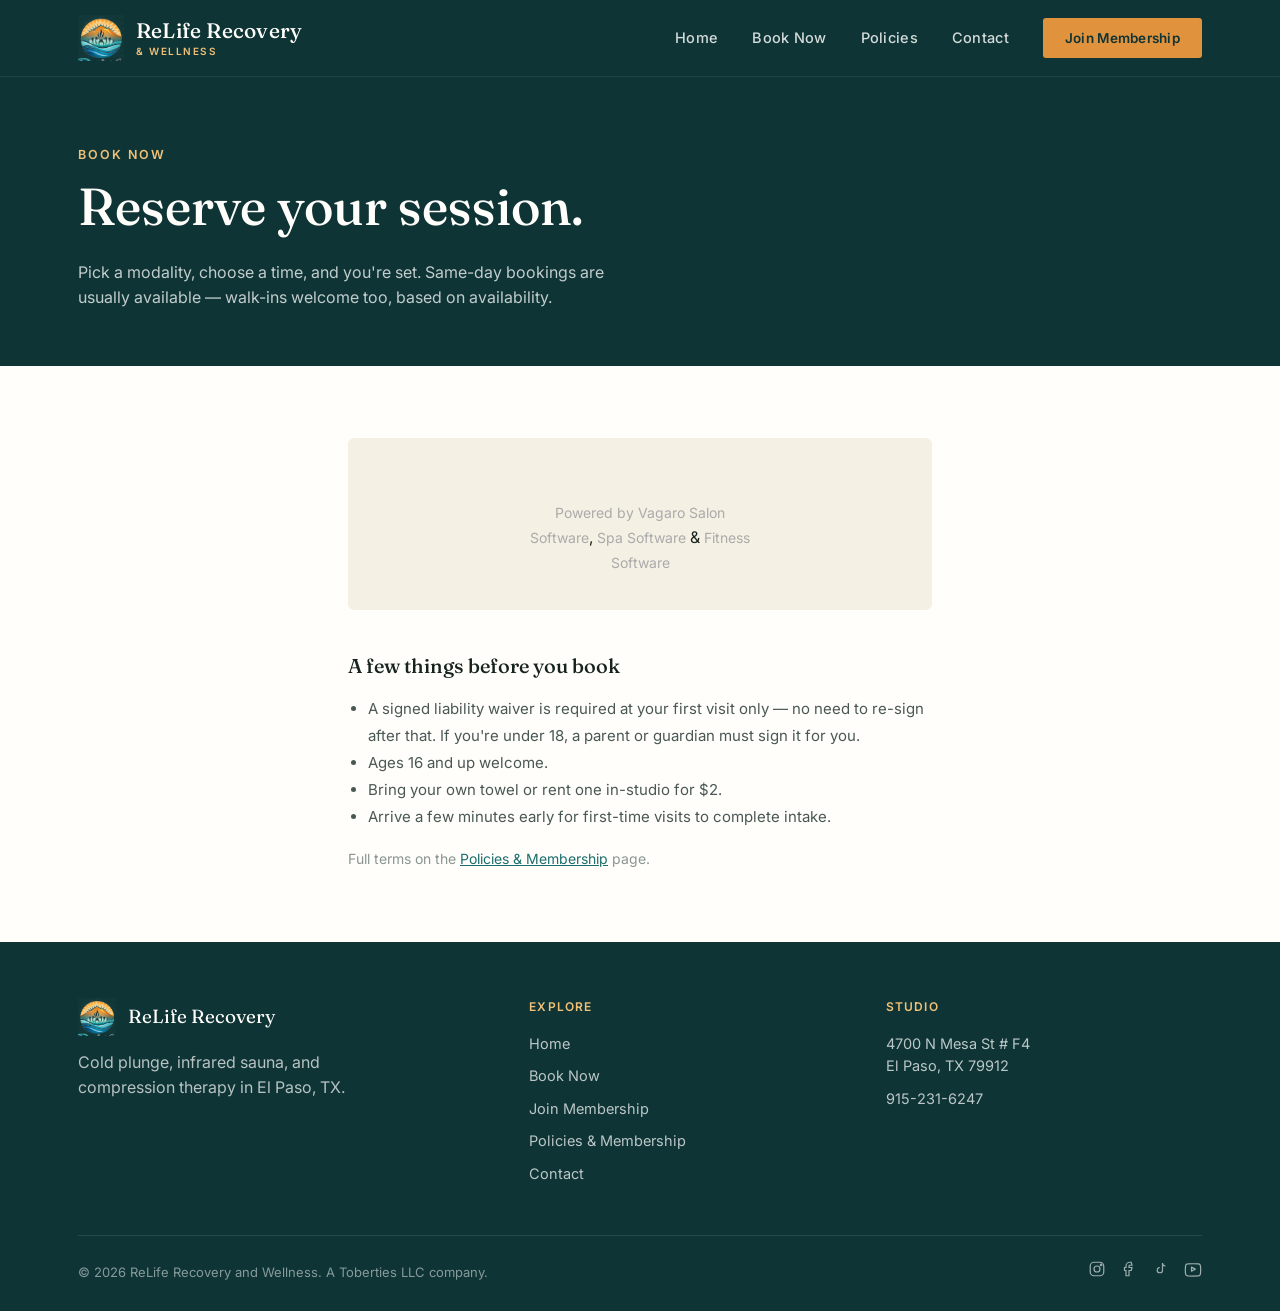
==== book-now.html @ 6a95ea29 "Add Google Analytics (GA4) tag G-4BV8FBBB9T to all pages" ====
<!DOCTYPE html>
<html lang="en">
<head>
<!-- Google tag (gtag.js) -->
<script async src="https://www.googletagmanager.com/gtag/js?id=G-4BV8FBBB9T"></script>
<script>
  window.dataLayer = window.dataLayer || [];
  function gtag(){dataLayer.push(arguments);}
  gtag('js', new Date());
  gtag('config', 'G-4BV8FBBB9T');
</script>
<meta charset="UTF-8">
<meta name="viewport" content="width=device-width, initial-scale=1.0">
<title>Book Now | ReLife Recovery &amp; Wellness</title>
<meta name="description" content="Book your cold plunge, infrared sauna, or compression therapy session online at ReLife Recovery and Wellness in El Paso, TX.">
<link rel="stylesheet" href="styles.css">
</head>
<body>

<nav class="site-nav">
  <div class="wrap">
    <a href="index.html" class="brand">
      <img src="images/logo-emblem.png" alt="ReLife Recovery and Wellness logo" class="brand-logo">
      <span class="brand-text">ReLife Recovery<span>&amp; Wellness</span></span>
    </a>
    <div class="nav-links" id="navLinks">
      <a href="index.html">Home</a>
      <a href="book-now.html">Book Now</a>
      <a href="policies.html">Policies</a>
      <a href="contact.html">Contact</a>
      <a href="index.html#membership" class="nav-cta">Join Membership</a>
    </div>
    <button class="nav-toggle" id="navToggle" aria-label="Toggle menu">
      <span></span><span></span><span></span>
    </button>
  </div>
</nav>

<header class="page-header">
  <div class="wrap">
    <span class="eyebrow">Book Now</span>
    <h1>Reserve your session.</h1>
    <p>Pick a modality, choose a time, and you're set. Same-day bookings are usually available — walk-ins welcome too, based on availability.</p>
  </div>
</header>

<section class="tight" style="background:var(--white);">
  <div class="wrap" style="max-width:640px;">
    <div style="background:var(--sand); border-radius:6px; padding:36px 30px;">
      <!-- VAGARO WIDGET (FULL) -->
      <div id='frameTitle' class='embedded-widget-title' style='font-size: 23px; color: #333;font-family:Arial, Helvetica, sans-serif; line-height:24px; padding: 18px 10px 8px; text-align: center; -webkit-box-sizing: border-box; -moz-box-sizing: border-box; box-sizing: border-box;'></div>
      <div class="vagaro" style="width:250px; padding:0; border:0; margin:0 auto; text-align:center;"><style>.vagaro a {font-size:14px; color:#AAA; text-decoration:none;}</style><a href="https://www.vagaro.com/pro/">Powered by Vagaro</a>&nbsp;<a href="https://www.vagaro.com/pro/salon-software">Salon Software</a>,&nbsp;<a href="https://www.vagaro.com/pro/spa-software">Spa Software</a>&nbsp;&amp;&nbsp;<a href="https://www.vagaro.com/pro/fitness-software">Fitness Software</a><script type="text/javascript" src="https://www.vagaro.com//resources/WidgetEmbeddedLoader/OZqqDZ8vEJCcT3qmV35y79oz34mC2PeFJ4mC30m9dSycvCu7gevEhAJDXwOapcUbfY?v=eJT4T06cY7MHue4HFN2NvcDnauRwcU69xq85YZPH1Jq#"></script></div>
      <!-- /VAGARO WIDGET -->
    </div>

    <div style="margin-top:40px;">
      <h3 style="font-family:var(--font-display); font-size:20px; font-weight:500; margin-bottom:14px;">A few things before you book</h3>
      <ul style="padding-left:20px; color:#4A5854; font-size:15px; line-height:1.8;">
        <li>A signed liability waiver is required at your first visit only — no need to re-sign after that. If you're under 18, a parent or guardian must sign it for you.</li>
        <li>Ages 16 and up welcome.</li>
        <li>Bring your own towel or rent one in-studio for $2.</li>
        <li>Arrive a few minutes early for first-time visits to complete intake.</li>
      </ul>
      <p style="margin-top:18px; font-size:14px; color:#8A968F;">Full terms on the <a href="policies.html" style="color:var(--teal); text-decoration:underline;">Policies &amp; Membership</a> page.</p>
    </div>
  </div>
</section>

<footer>
  <div class="wrap">
    <div class="footer-top">
      <div>
        <div class="footer-brand">
          <img src="images/logo-emblem.png" alt="ReLife Recovery and Wellness logo" class="footer-logo">
          <span>ReLife Recovery</span>
        </div>
        <p style="max-width:280px;">Cold plunge, infrared sauna, and compression therapy in El Paso, TX.</p>
      </div>
      <div class="footer-col">
        <h5>Explore</h5>
        <a href="index.html">Home</a>
        <a href="book-now.html">Book Now</a>
        <a href="index.html#membership">Join Membership</a>
        <a href="policies.html">Policies &amp; Membership</a>
        <a href="contact.html">Contact</a>
      </div>
      <div class="footer-col">
        <h5>Studio</h5>
        <p>4700 N Mesa St # F4<br>El Paso, TX 79912</p>
        <a href="tel:9152316247">915-231-6247</a>
      </div>
    </div>
    <div class="footer-bottom">
      <span>&copy; 2026 ReLife Recovery and Wellness. A Toberties LLC company.</span>
      <div class="social-row">
        <a href="https://www.instagram.com/reliferecovery_" aria-label="Instagram" target="_blank" rel="noopener"><svg viewBox="0 0 24 24" fill="none" stroke-width="1.6"><rect x="3" y="3" width="18" height="18" rx="5"/><circle cx="12" cy="12" r="4"/><circle cx="17.5" cy="6.5" r="1"/></svg></a>
        <a href="https://www.facebook.com/reliferecoveryofficial" aria-label="Facebook" target="_blank" rel="noopener"><svg viewBox="0 0 24 24" fill="none" stroke-width="1.6"><path d="M15 3h-2a5 5 0 0 0-5 5v2H6v4h2v7h4v-7h3l1-4h-4V8a1 1 0 0 1 1-1h3z"/></svg></a>
        <a href="https://www.tiktok.com/@reliferecovery" aria-label="TikTok" target="_blank" rel="noopener"><svg viewBox="0 0 24 24" fill="none" stroke-width="1.6"><path d="M14 4v9.5a3.5 3.5 0 1 1-3.5-3.5M14 4a4 4 0 0 0 4 4"/></svg></a>
        <a href="https://www.youtube.com/@reliferecovery" aria-label="YouTube" target="_blank" rel="noopener"><svg viewBox="0 0 24 24" fill="none" stroke-width="1.6" stroke-linecap="round" stroke-linejoin="round"><path d="M22 8.5s-.2-1.6-.8-2.3c-.8-.9-1.7-.9-2.1-1C16.6 5 12 5 12 5h0s-4.6 0-7.1.2c-.4 0-1.3.1-2.1 1C2.2 6.9 2 8.5 2 8.5S1.8 10.4 1.8 12.3v1.8c0 1.9.2 3.8.2 3.8s.2 1.6.8 2.3c.8.9 1.9.9 2.3 1C6.6 21.4 12 21.4 12 21.4s4.6 0 7.1-.2c.4 0 1.3-.1 2.1-1 .6-.7.8-2.3.8-2.3s.2-1.9.2-3.8v-1.8c0-1.9-.2-3.8-.2-3.8z"/><path d="M10 9.5l5 2.7-5 2.7z"/></svg></a>
      </div>
    </div>
  </div>
</footer>

<script>
  var navToggle = document.getElementById('navToggle');
  var navLinks = document.getElementById('navLinks');
  if (navToggle && navLinks) {
    navToggle.addEventListener('click', function () {
      navToggle.classList.toggle('active');
      navLinks.classList.toggle('open');
    });
    navLinks.querySelectorAll('a').forEach(function (link) {
      link.addEventListener('click', function () {
        navToggle.classList.remove('active');
        navLinks.classList.remove('open');
      });
    });
  }
</script>

</body>
</html>
---- styles.css ----
/* ============================================
   ReLife Recovery & Wellness — Site Styles
   ============================================ */

@import url('https://fonts.googleapis.com/css2?family=Fraunces:ital,opsz,wght@0,9..144,300;0,9..144,400;0,9..144,500;0,9..144,600;0,9..144,700;1,9..144,400;1,9..144,500&family=Inter:wght@400;500;600;700&display=swap');

:root {
  --ink: #17231F;
  --teal-deep: #0E3435;
  --teal: #1B6E6C;
  --teal-bright: #4FAFA8;
  --gold: #E0923D;
  --gold-soft: #F0C078;
  --sand: #F5F0E4;
  --sand-line: #E2D9C4;
  --white: #FFFEFB;

  --font-display: 'Fraunces', serif;
  --font-body: 'Inter', -apple-system, BlinkMacSystemFont, sans-serif;

  --max-width: 1180px;
}

* { box-sizing: border-box; margin: 0; padding: 0; }

html { scroll-behavior: smooth; }

body {
  font-family: var(--font-body);
  color: var(--ink);
  background: var(--sand);
  line-height: 1.55;
  -webkit-font-smoothing: antialiased;
}

img { max-width: 100%; display: block; }

a { color: inherit; text-decoration: none; }

.wrap {
  max-width: var(--max-width);
  margin: 0 auto;
  padding: 0 28px;
}

/* ---------- Utility labels ---------- */
.eyebrow {
  font-family: var(--font-body);
  font-size: 12.5px;
  font-weight: 600;
  letter-spacing: 0.16em;
  text-transform: uppercase;
  color: var(--teal);
}

.eyebrow.on-dark { color: var(--gold-soft); }

/* ---------- Nav ---------- */
.site-nav {
  position: sticky;
  top: 0;
  z-index: 100;
  background: var(--teal-deep);
  border-bottom: 1px solid rgba(255,255,255,0.08);
}

.site-nav .wrap {
  display: flex;
  align-items: center;
  justify-content: space-between;
  height: 76px;
}

.brand {
  display: flex;
  align-items: center;
  gap: 12px;
  color: var(--white);
}

.brand svg { width: 38px; height: 38px; flex-shrink: 0; }

.brand-text {
  font-family: var(--font-display);
  font-size: 21px;
  font-weight: 500;
  letter-spacing: 0.01em;
  line-height: 1.1;
}

.brand-text span {
  display: block;
  font-family: var(--font-body);
  font-size: 10px;
  font-weight: 600;
  letter-spacing: 0.15em;
  text-transform: uppercase;
  color: var(--gold-soft);
  margin-top: 3px;
}

.nav-links {
  display: flex;
  align-items: center;
  gap: 34px;
}

.nav-links a {
  color: rgba(255,255,255,0.82);
  font-size: 14.5px;
  font-weight: 500;
  letter-spacing: 0.02em;
  transition: color 0.2s ease;
}

.nav-links a:hover { color: var(--white); }

.nav-cta {
  background: var(--gold);
  color: var(--teal-deep) !important;
  padding: 10px 22px;
  border-radius: 3px;
  font-weight: 600 !important;
  font-size: 13.5px !important;
  letter-spacing: 0.03em;
  transition: background 0.2s ease;
}

.nav-cta:hover { background: var(--gold-soft); }

.nav-toggle { display: none; }

/* ---------- Hero ---------- */
.hero {
  position: relative;
  min-height: 88vh;
  min-height: 88svh;
  display: flex;
  align-items: flex-end;
  background: linear-gradient(180deg, rgba(14,52,53,0.35) 0%, rgba(14,52,53,0.55) 55%, rgba(14,52,53,0.92) 100%),
              url('images/storefront-edited.jpg') center 30% / cover no-repeat;
  padding-bottom: 72px;
}

.hero-inner { max-width: 640px; }

.hero .eyebrow {
  color: var(--gold-soft);
  margin-bottom: 18px;
  display: inline-flex;
  align-items: center;
  gap: 10px;
}

.hero .eyebrow::before {
  content: '';
  width: 28px;
  height: 1px;
  background: var(--gold-soft);
}

.hero h1 {
  font-family: var(--font-display);
  font-weight: 500;
  font-size: clamp(42px, 6vw, 74px);
  line-height: 1.02;
  color: var(--white);
  letter-spacing: -0.01em;
}

.hero h1 em {
  font-style: italic;
  font-weight: 400;
  color: var(--gold-soft);
}

.hero p.lede {
  margin-top: 22px;
  font-size: 18px;
  color: rgba(255,255,255,0.82);
  max-width: 460px;
  line-height: 1.6;
}

.hero-actions {
  margin-top: 34px;
  display: flex;
  gap: 16px;
  flex-wrap: wrap;
}

.btn {
  display: inline-flex;
  align-items: center;
  gap: 8px;
  padding: 15px 28px;
  border-radius: 3px;
  font-weight: 600;
  font-size: 14.5px;
  letter-spacing: 0.02em;
  transition: all 0.2s ease;
  border: 1px solid transparent;
}

.btn-primary {
  background: var(--gold);
  color: var(--teal-deep);
}
.btn-primary:hover { background: var(--gold-soft); transform: translateY(-1px); }

.btn-ghost {
  border-color: rgba(255,255,255,0.4);
  color: var(--white);
}
.btn-ghost:hover { border-color: var(--white); background: rgba(255,255,255,0.06); }

.btn-outline-teal {
  border-color: var(--teal);
  color: var(--teal);
}
.btn-outline-teal:hover { background: var(--teal); color: var(--white); }

/* ---------- Section shell ---------- */
section { padding: 100px 0; }
section.tight { padding: 72px 0; }

.section-head {
  max-width: 620px;
  margin-bottom: 56px;
}

.section-head h2 {
  font-family: var(--font-display);
  font-weight: 500;
  font-size: clamp(30px, 4vw, 44px);
  line-height: 1.1;
  margin-top: 14px;
  letter-spacing: -0.01em;
}

.section-head p {
  margin-top: 16px;
  font-size: 16.5px;
  color: #4A5854;
  max-width: 520px;
}

/* ---------- Ritual / modality cards (signature element) ---------- */
.ritual-band { background: var(--white); }

.ritual-grid {
  display: grid;
  grid-template-columns: repeat(3, 1fr);
  gap: 2px;
  background: var(--sand-line);
  border: 1px solid var(--sand-line);
}

.ritual-card {
  background: var(--white);
  padding: 0;
  position: relative;
  overflow: hidden;
  display: block;
  color: inherit;
  text-decoration: none;
}

.ritual-photo {
  height: 260px;
  overflow: hidden;
  position: relative;
}

.ritual-photo img {
  width: 100%;
  height: 100%;
  object-fit: cover;
  transition: transform 0.5s ease;
}

.ritual-card:hover .ritual-photo img { transform: scale(1.045); }

.ritual-tag {
  position: absolute;
  top: 16px;
  left: 16px;
  width: 40px;
  height: 40px;
  border-radius: 50%;
  background: rgba(14,52,53,0.85);
  display: flex;
  align-items: center;
  justify-content: center;
}

.ritual-tag svg { width: 20px; height: 20px; stroke: var(--gold-soft); }

.ritual-body { padding: 30px 28px 36px; }

.ritual-index {
  font-family: var(--font-display);
  font-style: italic;
  font-size: 14px;
  color: var(--gold);
  margin-bottom: 8px;
  display: block;
}

.ritual-body h3 {
  font-family: var(--font-display);
  font-weight: 500;
  font-size: 25px;
  margin-bottom: 10px;
}

.ritual-body p {
  font-size: 15px;
  color: #4A5854;
  line-height: 1.6;
}

/* ---------- Split feature (About-ish) ---------- */
.split {
  display: grid;
  grid-template-columns: 1fr 1fr;
  gap: 64px;
  align-items: center;
}

.split img {
  border-radius: 4px;
  width: 100%;
  height: 460px;
  object-fit: cover;
}

.split-copy .eyebrow { margin-bottom: 14px; }

.split-copy h2 {
  font-family: var(--font-display);
  font-weight: 500;
  font-size: clamp(28px, 3.4vw, 38px);
  line-height: 1.15;
  margin-bottom: 20px;
}

.split-copy p { color: #4A5854; font-size: 16px; margin-bottom: 16px; }

.checklist { margin-top: 24px; display: flex; flex-direction: column; gap: 12px; }

.checklist li {
  list-style: none;
  display: flex;
  align-items: flex-start;
  gap: 12px;
  font-size: 15px;
  color: var(--ink);
}

.checklist svg { width: 18px; height: 18px; flex-shrink: 0; margin-top: 2px; stroke: var(--teal); }

/* ---------- Booking band ---------- */
.book-band {
  background: var(--teal-deep);
  color: var(--white);
  position: relative;
  overflow: hidden;
}

.book-band::before {
  content: '';
  position: absolute;
  inset: 0;
  background: radial-gradient(circle at 85% 20%, rgba(224,146,61,0.18), transparent 55%);
  pointer-events: none;
}

.book-inner {
  display: grid;
  grid-template-columns: 1fr;
  max-width: 640px;
  align-items: start;
  position: relative;
}

.book-band .eyebrow { color: var(--gold-soft); margin-bottom: 16px; }

.book-band h2 {
  font-family: var(--font-display);
  font-weight: 500;
  font-size: clamp(30px, 3.6vw, 42px);
  line-height: 1.12;
  margin-bottom: 20px;
}

.book-band p { color: rgba(255,255,255,0.78); font-size: 16px; max-width: 440px; margin-bottom: 28px; }

.widget-shell {
  background: var(--white);
  border-radius: 6px;
  padding: 28px 24px;
  color: var(--ink);
}

.widget-shell .widget-label {
  font-size: 12px;
  font-weight: 600;
  letter-spacing: 0.1em;
  text-transform: uppercase;
  color: var(--teal);
  margin-bottom: 16px;
  text-align: center;
}

/* ---------- Pricing ---------- */
.price-grid {
  display: grid;
  grid-template-columns: repeat(4, 1fr);
  gap: 20px;
}

.price-card {
  border: 1px solid var(--sand-line);
  background: var(--white);
  border-radius: 4px;
  padding: 30px 24px;
}

.price-card.featured {
  border-color: var(--gold);
  box-shadow: 0 0 0 1px var(--gold);
}

.price-card .badge {
  display: inline-block;
  font-size: 11px;
  font-weight: 700;
  letter-spacing: 0.08em;
  text-transform: uppercase;
  color: var(--gold);
  background: rgba(224,146,61,0.12);
  padding: 4px 10px;
  border-radius: 20px;
  margin-bottom: 14px;
}

.price-card h4 {
  font-family: var(--font-display);
  font-size: 19px;
  font-weight: 500;
  margin-bottom: 6px;
}

.price-amount {
  font-family: var(--font-display);
  font-size: 34px;
  font-weight: 500;
  color: var(--teal-deep);
  margin: 10px 0 4px;
}

.price-amount span { font-size: 14px; font-weight: 400; color: #8A968F; font-family: var(--font-body); }

.price-card p.desc { font-size: 13.5px; color: #6B7671; margin-top: 10px; }

/* ---------- Footer ---------- */
footer {
  background: var(--teal-deep);
  color: rgba(255,255,255,0.7);
  padding: 56px 0 28px;
}

.footer-top {
  display: grid;
  grid-template-columns: 1.3fr 1fr 1fr;
  gap: 40px;
  padding-bottom: 40px;
  border-bottom: 1px solid rgba(255,255,255,0.1);
}

.footer-brand { display: flex; align-items: center; gap: 12px; color: var(--white); margin-bottom: 14px; }
.footer-brand svg { width: 32px; height: 32px; }
.footer-brand span { font-family: var(--font-display); font-size: 19px; }

.footer-col h5 {
  font-size: 12px;
  font-weight: 600;
  letter-spacing: 0.1em;
  text-transform: uppercase;
  color: var(--gold-soft);
  margin-bottom: 16px;
}

.footer-col a, .footer-col p {
  display: block;
  font-size: 14.5px;
  margin-bottom: 10px;
  color: rgba(255,255,255,0.72);
}

.footer-col a:hover { color: var(--white); }

.footer-bottom {
  padding-top: 24px;
  display: flex;
  justify-content: space-between;
  align-items: center;
  font-size: 13px;
  color: rgba(255,255,255,0.5);
  flex-wrap: wrap;
  gap: 12px;
}

.social-row { display: flex; gap: 14px; }
.social-row a svg { width: 18px; height: 18px; stroke: rgba(255,255,255,0.6); transition: stroke 0.2s ease; }
.social-row a:hover svg { stroke: var(--gold-soft); }

/* ---------- Page header (interior pages) ---------- */
.page-header {
  background: var(--teal-deep);
  padding: 64px 0 56px;
  color: var(--white);
}

.page-header .eyebrow { color: var(--gold-soft); margin-bottom: 14px; }

.page-header h1 {
  font-family: var(--font-display);
  font-weight: 500;
  font-size: clamp(34px, 5vw, 52px);
}

.page-header p {
  margin-top: 14px;
  color: rgba(255,255,255,0.75);
  max-width: 560px;
  font-size: 16px;
}

/* ---------- Policy content ---------- */
.policy-block {
  max-width: 760px;
  margin-bottom: 48px;
}

.policy-block h3 {
  font-family: var(--font-display);
  font-weight: 500;
  font-size: 24px;
  margin-bottom: 14px;
  color: var(--teal-deep);
}

.policy-block p, .policy-block li {
  font-size: 15.5px;
  color: #3D4A46;
  margin-bottom: 12px;
}

.policy-block ul { padding-left: 20px; }

.policy-note {
  background: var(--white);
  border: 1px dashed var(--sand-line);
  border-radius: 4px;
  padding: 18px 20px;
  font-size: 13.5px;
  color: #8A968F;
  max-width: 760px;
}

/* ---------- Contact ---------- */
.contact-grid {
  display: grid;
  grid-template-columns: 1fr 1fr;
  gap: 60px;
}

.contact-item {
  display: flex;
  gap: 16px;
  margin-bottom: 30px;
}

.contact-item svg {
  width: 22px;
  height: 22px;
  stroke: var(--teal);
  flex-shrink: 0;
  margin-top: 3px;
}

.contact-item h4 {
  font-family: var(--font-display);
  font-size: 17px;
  font-weight: 500;
  margin-bottom: 4px;
}

.contact-item p, .contact-item a { font-size: 15px; color: #4A5854; }
.contact-item a:hover { color: var(--teal); }

.map-frame {
  border-radius: 4px;
  overflow: hidden;
  border: 1px solid var(--sand-line);
  height: 100%;
  min-height: 340px;
}

.map-frame iframe { width: 100%; height: 100%; border: 0; display: block; }

/* ---------- Logo images ---------- */
.brand-logo { width: 46px; height: 46px; object-fit: contain; }
.footer-logo { width: 38px; height: 38px; object-fit: contain; }

/* ---------- Mini badges (modality callouts) ---------- */
.mini-badge {
  display: inline-block;
  font-size: 11px;
  font-weight: 700;
  letter-spacing: 0.06em;
  text-transform: uppercase;
  color: var(--teal);
  background: rgba(27,110,108,0.1);
  padding: 4px 10px;
  border-radius: 20px;
  margin-bottom: 10px;
}

/* ---------- Membership feature card ---------- */
.membership-feature {
  background: var(--sand);
  border: 1px solid var(--gold);
  border-radius: 8px;
  padding: 44px 38px;
}

.membership-grid {
  display: grid;
  grid-template-columns: 1fr 1fr;
  gap: 24px;
  max-width: 920px;
  margin: 0 auto 56px;
}

.guest-note {
  font-size: 13px;
  color: #8A968F;
  margin-top: -16px;
  margin-bottom: 22px;
}

.membership-feature .badge {
  display: inline-block;
  font-size: 11px;
  font-weight: 700;
  letter-spacing: 0.08em;
  text-transform: uppercase;
  color: var(--gold);
  background: rgba(224,146,61,0.14);
  padding: 5px 12px;
  border-radius: 20px;
  margin-bottom: 18px;
}

.membership-feature h3 {
  font-family: var(--font-display);
  font-size: 27px;
  font-weight: 500;
  margin-bottom: 4px;
}

.membership-feature .price-amount { margin: 8px 0 24px; font-size: 42px; }

.membership-feature .checklist { margin-bottom: 30px; }

.dropin-row { max-width: 640px; margin: 0 auto; }

.dropin-label {
  font-size: 12.5px;
  font-weight: 600;
  letter-spacing: 0.1em;
  text-transform: uppercase;
  color: #8A968F;
  margin-bottom: 18px;
  text-align: center;
}

.price-grid.two-col { grid-template-columns: repeat(2, 1fr); }

/* ---------- Social icons on light backgrounds ---------- */
.social-row.on-light a svg { stroke: var(--teal); }
.social-row.on-light a:hover svg { stroke: var(--gold); }

.nav-toggle {
  display: none;
  background: none;
  border: none;
  cursor: pointer;
  padding: 8px;
  flex-direction: column;
  gap: 5px;
  z-index: 110;
}

.nav-toggle span {
  display: block;
  width: 24px;
  height: 2px;
  background: var(--white);
  transition: transform 0.25s ease, opacity 0.25s ease;
}

.nav-toggle.active span:nth-child(1) { transform: translateY(7px) rotate(45deg); }
.nav-toggle.active span:nth-child(2) { opacity: 0; }
.nav-toggle.active span:nth-child(3) { transform: translateY(-7px) rotate(-45deg); }

/* ---------- Responsive ---------- */
@media (max-width: 900px) {
  .nav-toggle { display: flex; }

  .nav-links {
    display: none;
    position: absolute;
    top: 76px;
    left: 0;
    right: 0;
    background: var(--teal-deep);
    flex-direction: column;
    align-items: flex-start;
    gap: 0;
    padding: 8px 28px 22px;
    border-top: 1px solid rgba(255,255,255,0.08);
  }

  .nav-links.open { display: flex; }

  .nav-links a {
    padding: 14px 0;
    width: 100%;
    border-bottom: 1px solid rgba(255,255,255,0.07);
  }

  .nav-links a.nav-cta {
    margin-top: 14px;
    text-align: center;
    border-bottom: none;
    padding: 12px 22px;
  }
}
@media (max-width: 900px) {
  .split, .contact-grid, .book-inner { grid-template-columns: 1fr; }
  .split img { height: 320px; }
  .ritual-grid { grid-template-columns: 1fr; }
  .price-grid { grid-template-columns: 1fr 1fr; }
  .footer-top { grid-template-columns: 1fr; }
  .membership-grid { grid-template-columns: 1fr; }
}

@media (max-width: 560px) {
  .price-grid, .price-grid.two-col { grid-template-columns: 1fr; }
  .hero { min-height: 92vh; min-height: 92svh; }
  section { padding: 64px 0; }
  .membership-feature { padding: 36px 26px; }
}

/* ---------- Breadcrumb (service pages) ---------- */
.breadcrumb {
  font-size: 12.5px;
  color: rgba(255,255,255,0.55);
  margin-bottom: 18px;
  display: flex;
  align-items: center;
  gap: 8px;
}

.breadcrumb a { color: rgba(255,255,255,0.75); transition: color 0.2s ease; }
.breadcrumb a:hover { color: var(--gold-soft); }
.breadcrumb .sep { color: rgba(255,255,255,0.35); }
.breadcrumb .current { color: var(--gold-soft); }

/* ---------- FAQ (service pages) ---------- */
.faq-list { max-width: 760px; }

.faq-item {
  border-bottom: 1px solid var(--sand-line);
  padding: 22px 0;
}

.faq-item:first-child { padding-top: 0; }
.faq-item:last-child { border-bottom: none; }

.faq-item h4 {
  font-family: var(--font-display);
  font-weight: 500;
  font-size: 18px;
  color: var(--teal-deep);
  margin-bottom: 8px;
}

.faq-item p { font-size: 15px; color: #4A5854; line-height: 1.6; }

/* ---------- Reduced motion ---------- */
@media (prefers-reduced-motion: reduce) {
  * { transition: none !important; scroll-behavior: auto !important; }
}

/* ---------- Focus visibility ---------- */
a:focus-visible, button:focus-visible {
  outline: 2px solid var(--gold);
  outline-offset: 2px;
}
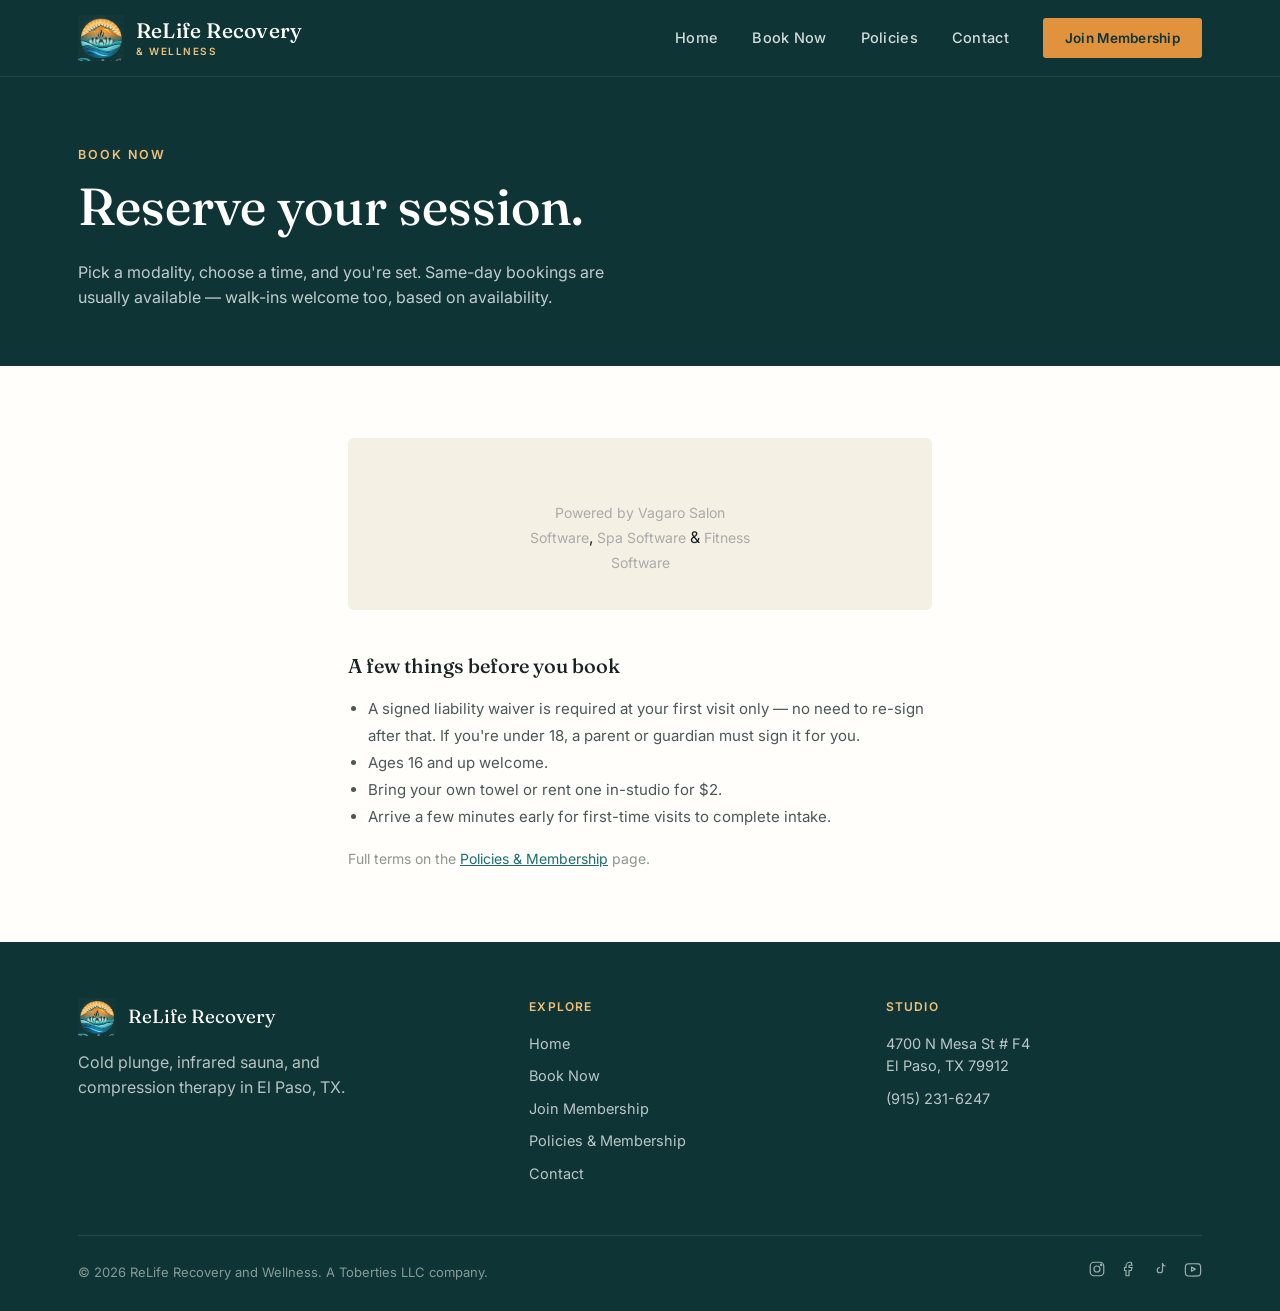
==== commit 5cfd0376: "Standardize displayed phone number to GBP-verified format (915) 231-6247 across all pages" ====
--- a/book-now.html
+++ b/book-now.html
@@ -28,7 +28,7 @@
       <a href="book-now.html">Book Now</a>
       <a href="policies.html">Policies</a>
       <a href="contact.html">Contact</a>
-      <a href="index.html#membership" class="nav-cta">Join Membership</a>
+      <a href="membership.html" class="nav-cta">Join Membership</a>
     </div>
     <button class="nav-toggle" id="navToggle" aria-label="Toggle menu">
       <span></span><span></span><span></span>
@@ -80,14 +80,14 @@
         <h5>Explore</h5>
         <a href="index.html">Home</a>
         <a href="book-now.html">Book Now</a>
-        <a href="index.html#membership">Join Membership</a>
+        <a href="membership.html">Join Membership</a>
         <a href="policies.html">Policies &amp; Membership</a>
         <a href="contact.html">Contact</a>
       </div>
       <div class="footer-col">
         <h5>Studio</h5>
         <p>4700 N Mesa St # F4<br>El Paso, TX 79912</p>
-        <a href="tel:9152316247">915-231-6247</a>
+        <a href="tel:9152316247">(915) 231-6247</a>
       </div>
     </div>
     <div class="footer-bottom">
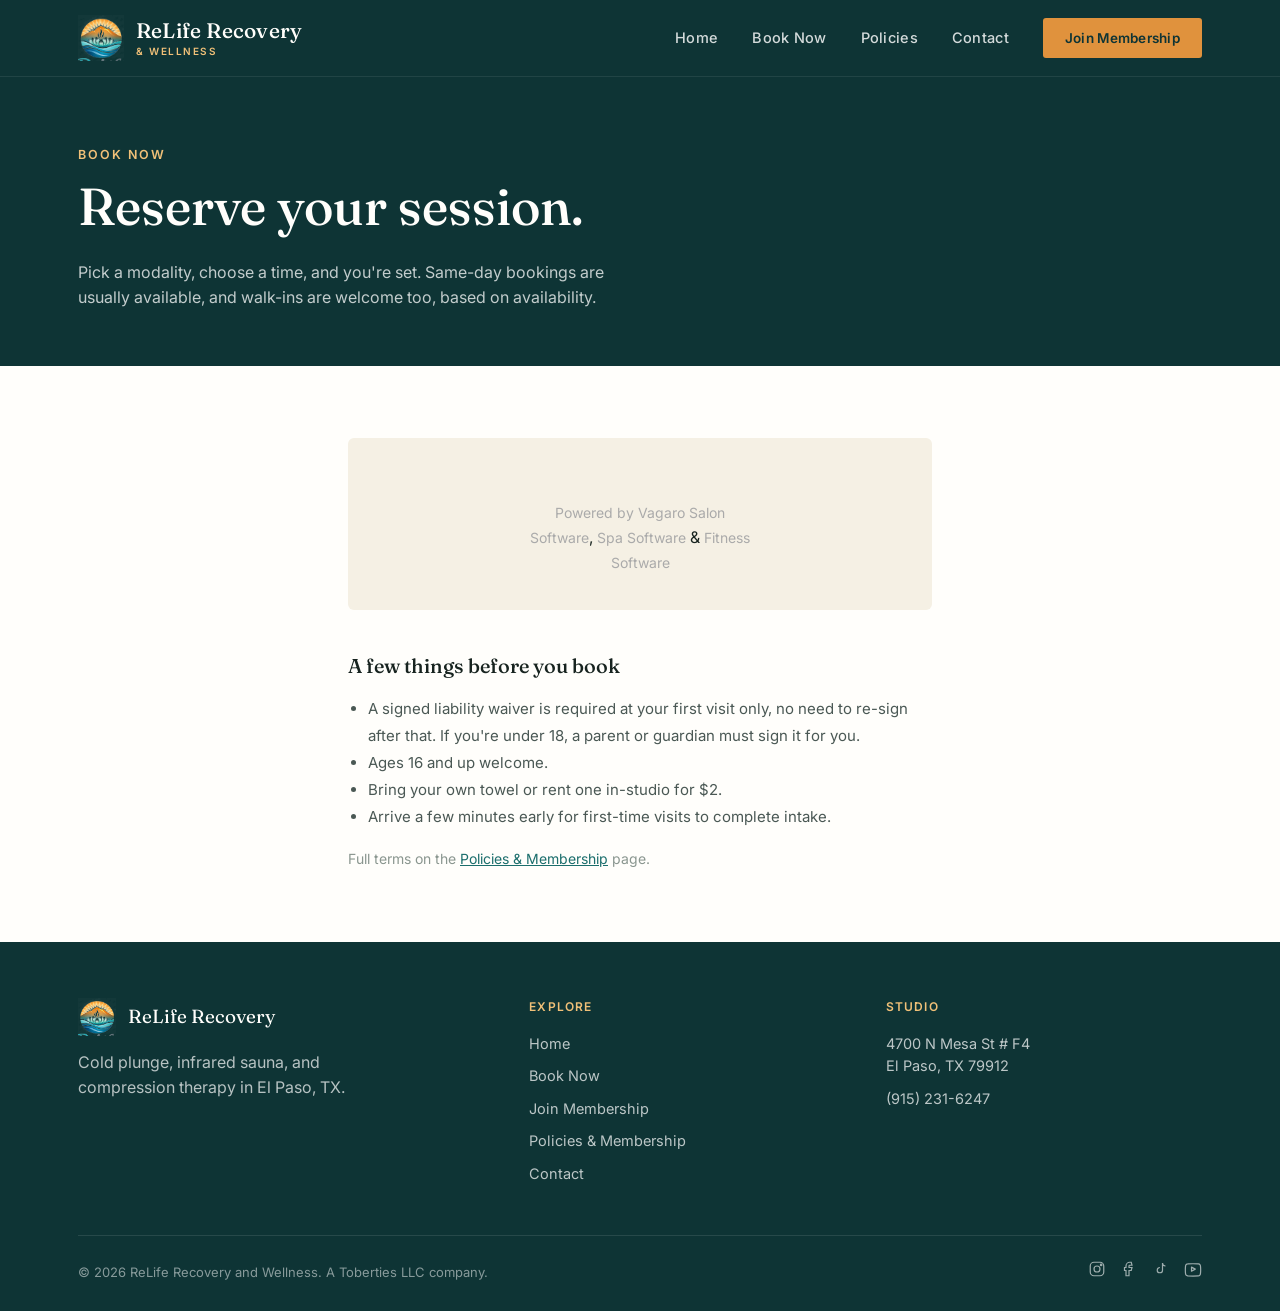
==== commit 88b72eb7: "Copy pass: remove em dashes sitewide, natural rewrites, no meaning changes" ====
--- a/book-now.html
+++ b/book-now.html
@@ -14,6 +14,11 @@
 <title>Book Now | ReLife Recovery &amp; Wellness</title>
 <meta name="description" content="Book your cold plunge, infrared sauna, or compression therapy session online at ReLife Recovery and Wellness in El Paso, TX.">
 <link rel="stylesheet" href="styles.css">
+<link rel="icon" href="/icons/favicon.ico" sizes="any">
+<link rel="icon" type="image/png" href="/icons/favicon-32.png" sizes="32x32">
+<link rel="icon" type="image/png" href="/icons/favicon-192.png" sizes="192x192">
+<link rel="icon" type="image/png" href="/icons/favicon-480.png" sizes="480x480">
+<link rel="apple-touch-icon" href="/icons/apple-touch-icon.png">
 </head>
 <body>
 
@@ -40,7 +45,7 @@
   <div class="wrap">
     <span class="eyebrow">Book Now</span>
     <h1>Reserve your session.</h1>
-    <p>Pick a modality, choose a time, and you're set. Same-day bookings are usually available — walk-ins welcome too, based on availability.</p>
+    <p>Pick a modality, choose a time, and you're set. Same-day bookings are usually available, and walk-ins are welcome too, based on availability.</p>
   </div>
 </header>
 
@@ -56,7 +61,7 @@
     <div style="margin-top:40px;">
       <h3 style="font-family:var(--font-display); font-size:20px; font-weight:500; margin-bottom:14px;">A few things before you book</h3>
       <ul style="padding-left:20px; color:#4A5854; font-size:15px; line-height:1.8;">
-        <li>A signed liability waiver is required at your first visit only — no need to re-sign after that. If you're under 18, a parent or guardian must sign it for you.</li>
+        <li>A signed liability waiver is required at your first visit only, no need to re-sign after that. If you're under 18, a parent or guardian must sign it for you.</li>
         <li>Ages 16 and up welcome.</li>
         <li>Bring your own towel or rent one in-studio for $2.</li>
         <li>Arrive a few minutes early for first-time visits to complete intake.</li>
--- a/styles.css
+++ b/styles.css
@@ -188,6 +188,17 @@
   gap: 16px;
   flex-wrap: wrap;
 }
+
+.hero-hours {
+  margin-top: 26px;
+  display: inline-flex;
+  align-items: center;
+  gap: 10px;
+  font-size: 14px;
+  color: rgba(255,255,255,0.75);
+}
+
+.hero-hours svg { width: 16px; height: 16px; stroke: var(--gold-soft); flex-shrink: 0; }
 
 .btn {
   display: inline-flex;
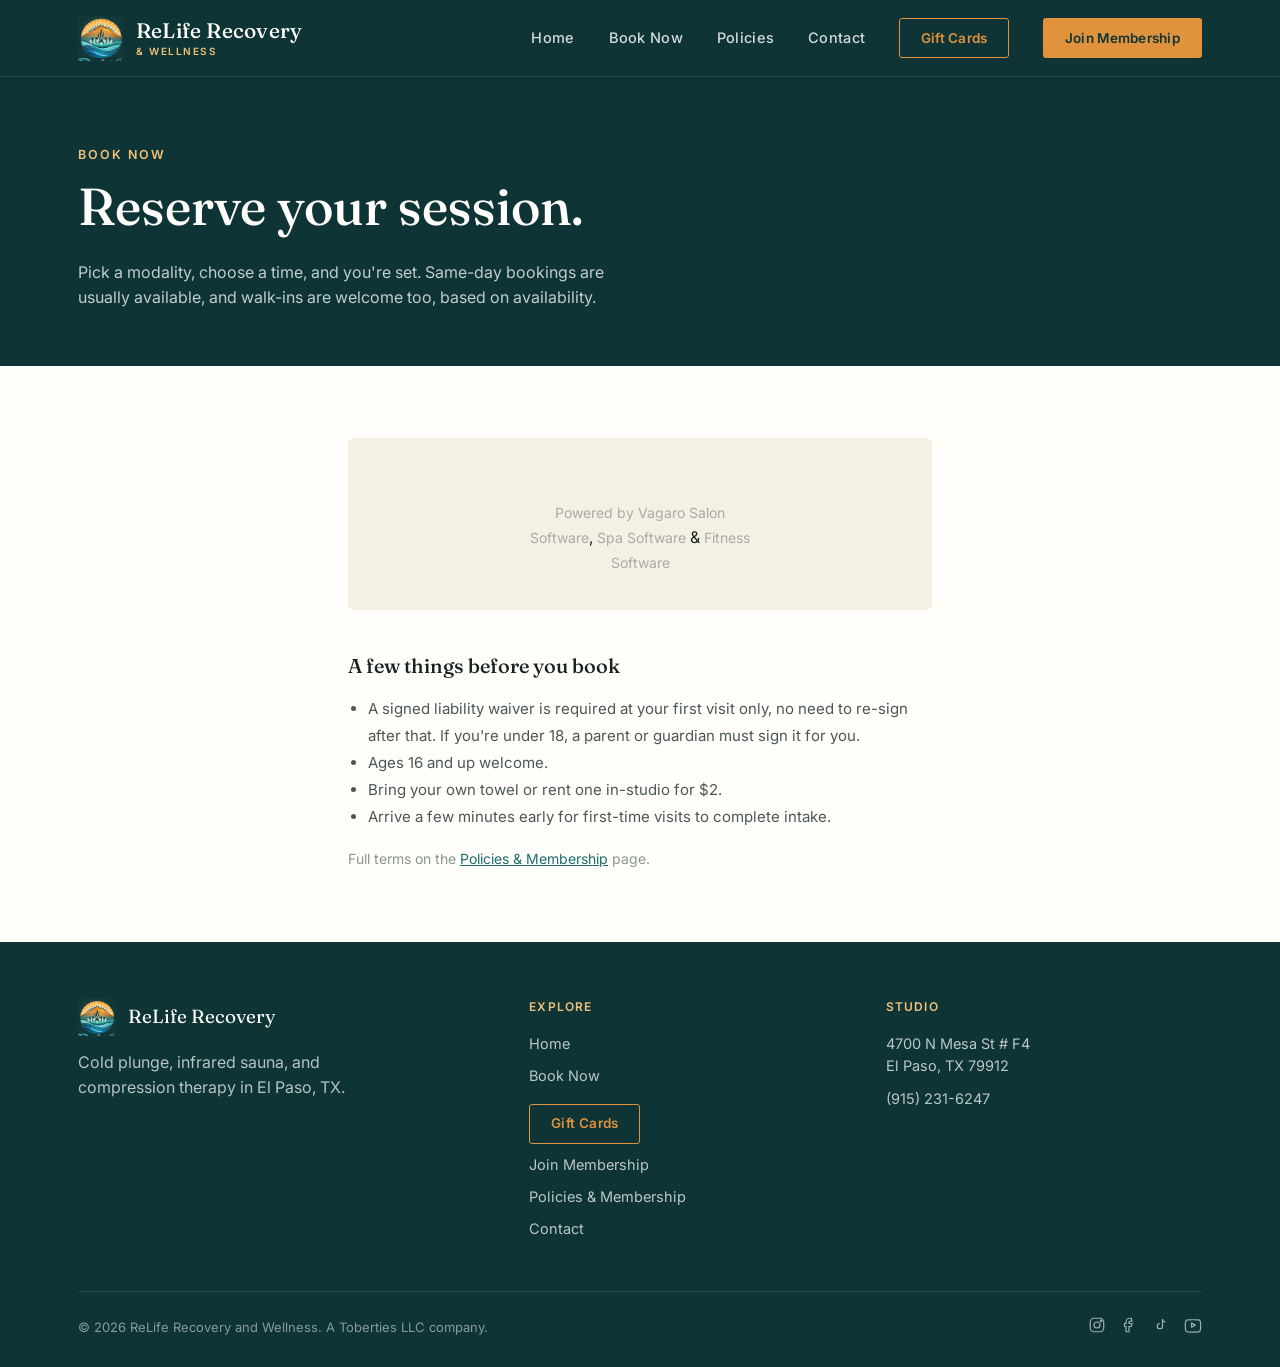
==== commit 20724d3d: "Add Gift Cards CTA to nav and footer" ====
--- a/book-now.html
+++ b/book-now.html
@@ -13,6 +13,14 @@
 <meta name="viewport" content="width=device-width, initial-scale=1.0">
 <title>Book Now | ReLife Recovery &amp; Wellness</title>
 <meta name="description" content="Book your cold plunge, infrared sauna, or compression therapy session online at ReLife Recovery and Wellness in El Paso, TX.">
+    <meta property="og:type" content="website">
+    <meta property="og:url" content="https://reliferecovery.com/book-now.html">
+    <meta property="og:title" content="Book Now | ReLife Recovery &amp; Wellness">
+    <meta property="og:description" content="Book your cold plunge, infrared sauna, or compression therapy session online at ReLife Recovery and Wellness in El Paso, TX.">
+    <meta property="og:image" content="https://reliferecovery.com/images/og-banner.png">
+    <meta property="og:image:width" content="1200">
+    <meta property="og:image:height" content="630">
+    <meta name="twitter:card" content="summary_large_image">
 <link rel="stylesheet" href="styles.css">
 <link rel="icon" href="/icons/favicon.ico" sizes="any">
 <link rel="icon" type="image/png" href="/icons/favicon-32.png" sizes="32x32">
@@ -24,15 +32,16 @@
 
 <nav class="site-nav">
   <div class="wrap">
-    <a href="index.html" class="brand">
+    <a href="/" class="brand">
       <img src="images/logo-emblem.png" alt="ReLife Recovery and Wellness logo" class="brand-logo">
       <span class="brand-text">ReLife Recovery<span>&amp; Wellness</span></span>
     </a>
     <div class="nav-links" id="navLinks">
-      <a href="index.html">Home</a>
+      <a href="/">Home</a>
       <a href="book-now.html">Book Now</a>
       <a href="policies.html">Policies</a>
       <a href="contact.html">Contact</a>
+      <a href="https://www.vagaro.com/reliferecoveryandwellness/gift-certificates" class="nav-cta-outline" target="_blank" rel="noopener">Gift Cards</a>
       <a href="membership.html" class="nav-cta">Join Membership</a>
     </div>
     <button class="nav-toggle" id="navToggle" aria-label="Toggle menu">
@@ -83,8 +92,9 @@
       </div>
       <div class="footer-col">
         <h5>Explore</h5>
-        <a href="index.html">Home</a>
+        <a href="/">Home</a>
         <a href="book-now.html">Book Now</a>
+        <a href="https://www.vagaro.com/reliferecoveryandwellness/gift-certificates" class="nav-cta-outline" target="_blank" rel="noopener">Gift Cards</a>
         <a href="membership.html">Join Membership</a>
         <a href="policies.html">Policies &amp; Membership</a>
         <a href="contact.html">Contact</a>
--- a/styles.css
+++ b/styles.css
@@ -128,6 +128,23 @@
 
 .nav-cta:hover { background: var(--gold-soft); }
 
+.nav-cta-outline {
+  border: 1.5px solid var(--gold);
+  color: var(--gold) !important;
+  padding: 8.5px 20.5px;
+  border-radius: 3px;
+  font-weight: 600 !important;
+  font-size: 13.5px !important;
+  letter-spacing: 0.03em;
+  transition: background 0.2s ease, color 0.2s ease;
+}
+.nav-cta-outline:hover { background: var(--gold); color: var(--teal-deep) !important; }
+
+.footer-col .nav-cta-outline {
+  display: inline-block;
+  margin-top: 6px;
+}
+
 .nav-toggle { display: none; }
 
 /* ---------- Hero ---------- */
@@ -329,6 +346,37 @@
   font-size: 15px;
   color: #4A5854;
   line-height: 1.6;
+}
+
+/* ---------- Quick answer callout ---------- */
+.quick-answer {
+  background: var(--sand);
+  border: 1px solid var(--sand-line);
+  border-left: 4px solid var(--teal);
+  border-radius: 4px;
+  padding: 36px 40px;
+  max-width: 760px;
+}
+
+.quick-answer .eyebrow { margin-bottom: 10px; display: block; }
+
+.quick-answer h2 {
+  font-family: var(--font-display);
+  font-weight: 500;
+  font-size: clamp(22px, 2.6vw, 28px);
+  line-height: 1.2;
+  margin-bottom: 14px;
+}
+
+.quick-answer p {
+  font-size: 16.5px;
+  color: #4A5854;
+  line-height: 1.65;
+  margin: 0;
+}
+
+@media (max-width: 640px) {
+  .quick-answer { padding: 28px 24px; }
 }
 
 /* ---------- Split feature (About-ish) ---------- */
